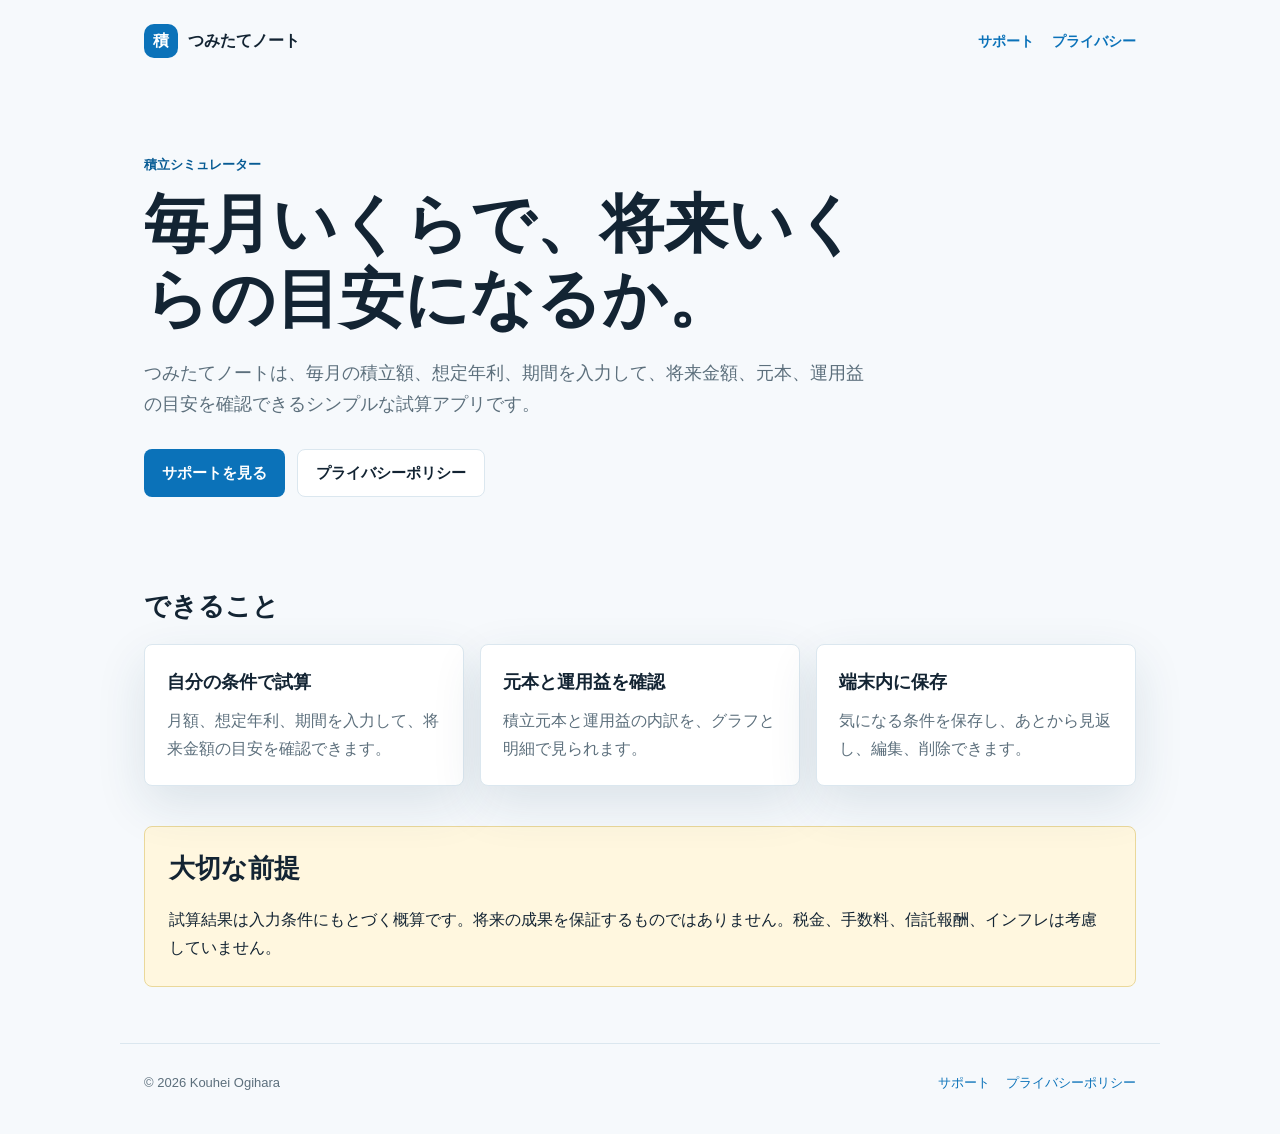
==== index.html @ b02117c7 "Add support site" ====
<!doctype html>
<html lang="ja">
  <head>
    <meta charset="utf-8">
    <meta name="viewport" content="width=device-width, initial-scale=1">
    <title>つみたてノート</title>
    <meta
      name="description"
      content="つみたてノートは、入力した積立条件から将来金額の目安を確認できるシンプルな試算アプリです。"
    >
    <link rel="stylesheet" href="./styles.css">
  </head>
  <body>
    <header class="site-header">
      <a class="brand" href="./" aria-label="つみたてノート ホーム">
        <span class="brand-mark" aria-hidden="true">積</span>
        <span>つみたてノート</span>
      </a>
      <nav class="nav" aria-label="主要リンク">
        <a href="./support/">サポート</a>
        <a href="./privacy/">プライバシー</a>
      </nav>
    </header>

    <main>
      <section class="hero">
        <p class="eyebrow">積立シミュレーター</p>
        <h1>毎月いくらで、将来いくらの目安になるか。</h1>
        <p class="lead">
          つみたてノートは、毎月の積立額、想定年利、期間を入力して、将来金額、元本、運用益の目安を確認できるシンプルな試算アプリです。
        </p>
        <div class="actions">
          <a class="button primary" href="./support/">サポートを見る</a>
          <a class="button secondary" href="./privacy/">プライバシーポリシー</a>
        </div>
      </section>

      <section class="section">
        <h2>できること</h2>
        <div class="feature-grid">
          <article class="feature-card">
            <h3>自分の条件で試算</h3>
            <p>月額、想定年利、期間を入力して、将来金額の目安を確認できます。</p>
          </article>
          <article class="feature-card">
            <h3>元本と運用益を確認</h3>
            <p>積立元本と運用益の内訳を、グラフと明細で見られます。</p>
          </article>
          <article class="feature-card">
            <h3>端末内に保存</h3>
            <p>気になる条件を保存し、あとから見返し、編集、削除できます。</p>
          </article>
        </div>
      </section>

      <section class="notice">
        <h2>大切な前提</h2>
        <p>
          試算結果は入力条件にもとづく概算です。将来の成果を保証するものではありません。税金、手数料、信託報酬、インフレは考慮していません。
        </p>
      </section>
    </main>

    <footer class="site-footer">
      <p>&copy; 2026 Kouhei Ogihara</p>
      <div class="footer-links">
        <a href="./support/">サポート</a>
        <a href="./privacy/">プライバシーポリシー</a>
      </div>
    </footer>
  </body>
</html>
---- styles.css ----
:root {
  color-scheme: light;
  --bg: #f6f9fc;
  --surface: #ffffff;
  --surface-soft: #eef6fb;
  --text: #132433;
  --muted: #5c6f7c;
  --line: #dbe7ef;
  --accent: #0b72b9;
  --accent-strong: #075b94;
  --accent-soft: #dff1fb;
  --warning: #fff7df;
  --warning-line: #ead89a;
  --shadow: 0 18px 50px rgba(21, 62, 92, 0.12);
}

* {
  box-sizing: border-box;
}

body {
  margin: 0;
  background: var(--bg);
  color: var(--text);
  font-family:
    -apple-system,
    BlinkMacSystemFont,
    "Hiragino Sans",
    "Yu Gothic",
    "YuGothic",
    "Segoe UI",
    sans-serif;
  line-height: 1.75;
}

a {
  color: var(--accent);
  text-decoration: none;
}

a:hover {
  text-decoration: underline;
}

.site-header {
  display: flex;
  align-items: center;
  justify-content: space-between;
  max-width: 1040px;
  margin: 0 auto;
  padding: 24px;
}

.brand {
  display: inline-flex;
  align-items: center;
  gap: 10px;
  color: var(--text);
  font-weight: 800;
}

.brand:hover {
  text-decoration: none;
}

.brand-mark {
  display: grid;
  width: 34px;
  height: 34px;
  place-items: center;
  border-radius: 10px;
  background: var(--accent);
  color: #ffffff;
  font-size: 16px;
}

.nav {
  display: flex;
  align-items: center;
  gap: 18px;
  font-size: 14px;
  font-weight: 700;
}

.nav a[aria-current="page"] {
  color: var(--text);
}

main {
  max-width: 1040px;
  margin: 0 auto;
  padding: 0 24px 56px;
}

.hero,
.page-head {
  padding: 72px 0 56px;
}

.hero {
  max-width: 760px;
}

.page {
  max-width: 880px;
}

.eyebrow {
  margin: 0 0 10px;
  color: var(--accent-strong);
  font-size: 13px;
  font-weight: 800;
  letter-spacing: 0;
  text-transform: uppercase;
}

h1,
h2,
h3,
p {
  margin-top: 0;
}

h1 {
  max-width: 760px;
  margin-bottom: 20px;
  font-size: clamp(36px, 6vw, 64px);
  line-height: 1.18;
  letter-spacing: 0;
}

h2 {
  margin-bottom: 20px;
  font-size: 26px;
  line-height: 1.35;
}

h3 {
  margin-bottom: 8px;
  font-size: 18px;
}

.lead {
  max-width: 720px;
  color: var(--muted);
  font-size: 18px;
}

.small {
  color: var(--muted);
  font-size: 13px;
}

.actions {
  display: flex;
  flex-wrap: wrap;
  gap: 12px;
  margin-top: 28px;
}

.button {
  display: inline-flex;
  align-items: center;
  justify-content: center;
  min-height: 44px;
  padding: 10px 18px;
  border-radius: 8px;
  font-size: 15px;
  font-weight: 800;
}

.button:hover {
  text-decoration: none;
}

.button.primary {
  background: var(--accent);
  color: #ffffff;
}

.button.primary:hover {
  background: var(--accent-strong);
}

.button.secondary {
  border: 1px solid var(--line);
  background: var(--surface);
  color: var(--text);
}

.section {
  margin-top: 36px;
}

.feature-grid {
  display: grid;
  grid-template-columns: repeat(3, minmax(0, 1fr));
  gap: 16px;
}

.feature-card,
.faq-item,
.contact-box {
  border: 1px solid var(--line);
  border-radius: 8px;
  background: var(--surface);
  box-shadow: var(--shadow);
}

.feature-card {
  padding: 22px;
}

.feature-card p,
.faq-item p,
.contact-box p {
  margin-bottom: 0;
  color: var(--muted);
}

.contact-box {
  padding: 24px;
}

.contact-box .button {
  margin: 18px 0 14px;
}

.faq-list {
  display: grid;
  gap: 12px;
}

.faq-item {
  padding: 20px;
}

.notice {
  margin-top: 40px;
  padding: 24px;
  border: 1px solid var(--warning-line);
  border-radius: 8px;
  background: var(--warning);
}

.notice p {
  margin-bottom: 0;
}

.policy {
  padding: 28px;
  border: 1px solid var(--line);
  border-radius: 8px;
  background: var(--surface);
  box-shadow: var(--shadow);
}

.policy h2 {
  margin-top: 30px;
  margin-bottom: 10px;
  font-size: 20px;
}

.policy h2:first-child {
  margin-top: 0;
}

.policy p,
.policy li {
  color: var(--muted);
}

.site-footer {
  display: flex;
  align-items: center;
  justify-content: space-between;
  max-width: 1040px;
  margin: 0 auto;
  padding: 28px 24px 40px;
  border-top: 1px solid var(--line);
  color: var(--muted);
  font-size: 13px;
}

.site-footer p {
  margin-bottom: 0;
}

.footer-links {
  display: flex;
  gap: 16px;
}

@media (max-width: 760px) {
  .site-header,
  .site-footer {
    align-items: flex-start;
    flex-direction: column;
    gap: 18px;
  }

  .hero,
  .page-head {
    padding: 42px 0 34px;
  }

  h1 {
    font-size: 38px;
  }

  .lead {
    font-size: 16px;
  }

  .feature-grid {
    grid-template-columns: 1fr;
  }

  .policy {
    padding: 22px;
  }
}
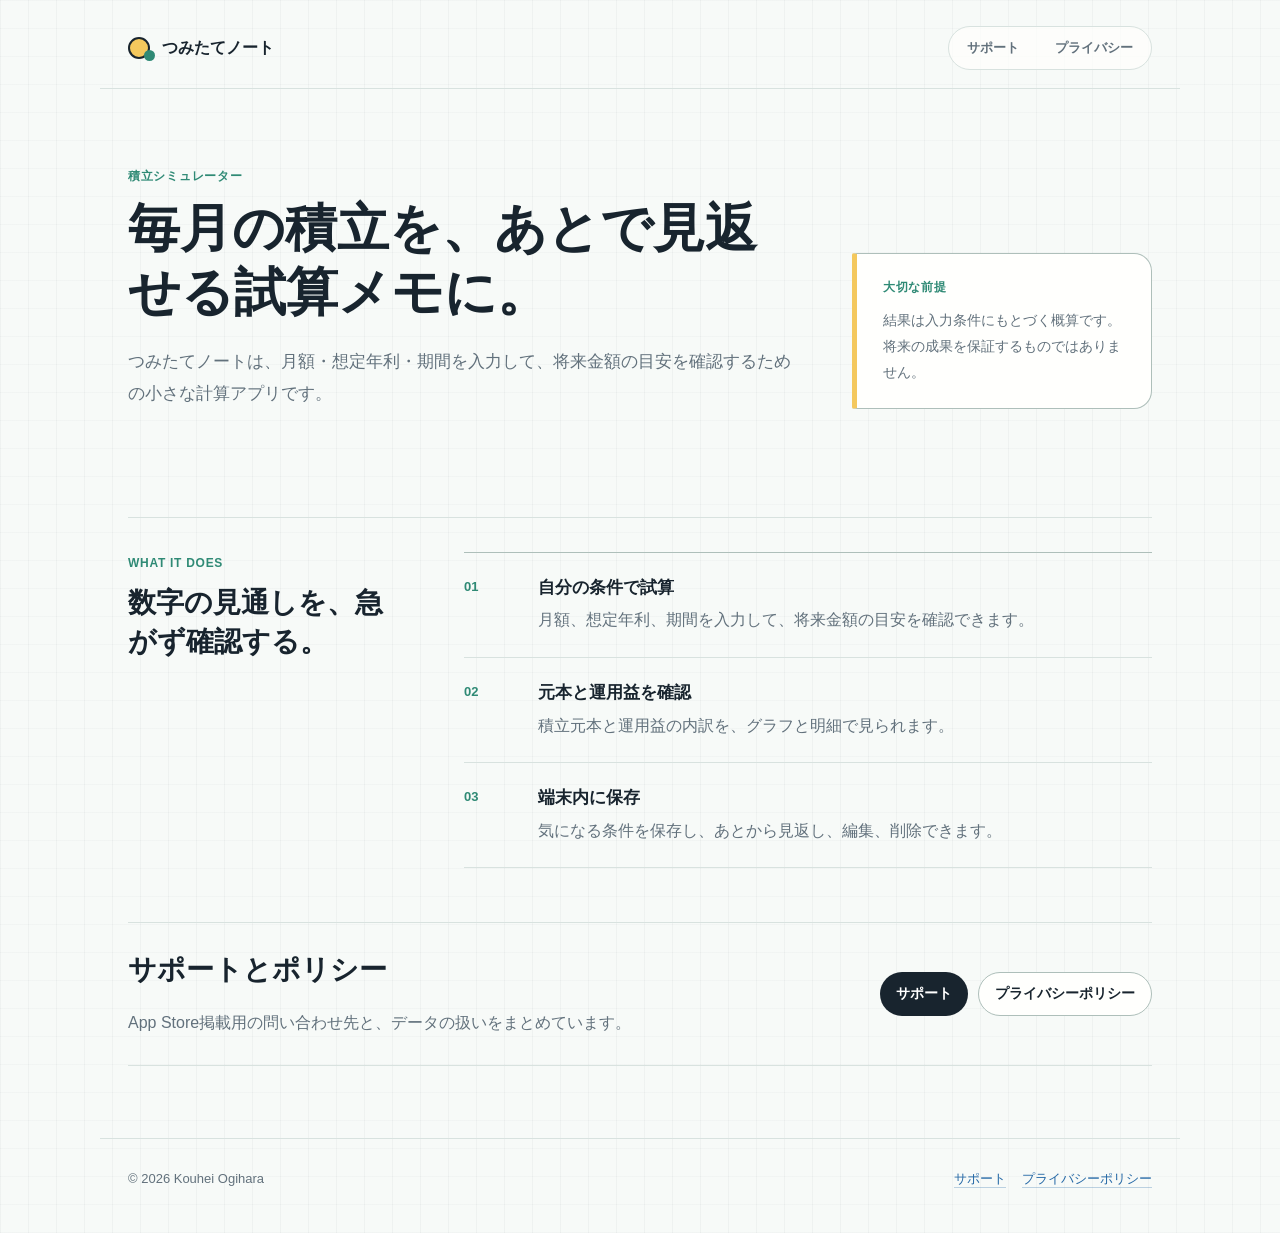
==== commit ea80690d: "Refine support site design" ====
--- a/index.html
+++ b/index.html
@@ -13,8 +13,8 @@
   <body>
     <header class="site-header">
       <a class="brand" href="./" aria-label="つみたてノート ホーム">
-        <span class="brand-mark" aria-hidden="true">積</span>
-        <span>つみたてノート</span>
+        <span class="brand-mark" aria-hidden="true"></span>
+        <span class="brand-name">つみたてノート</span>
       </a>
       <nav class="nav" aria-label="主要リンク">
         <a href="./support/">サポート</a>
@@ -23,41 +23,61 @@
     </header>
 
     <main>
-      <section class="hero">
-        <p class="eyebrow">積立シミュレーター</p>
-        <h1>毎月いくらで、将来いくらの目安になるか。</h1>
-        <p class="lead">
-          つみたてノートは、毎月の積立額、想定年利、期間を入力して、将来金額、元本、運用益の目安を確認できるシンプルな試算アプリです。
-        </p>
-        <div class="actions">
-          <a class="button primary" href="./support/">サポートを見る</a>
-          <a class="button secondary" href="./privacy/">プライバシーポリシー</a>
+      <section class="home-hero">
+        <div>
+          <p class="eyebrow">積立シミュレーター</p>
+          <h1>毎月の積立を、あとで見返せる試算メモに。</h1>
+          <p class="lead">
+            つみたてノートは、月額・想定年利・期間を入力して、将来金額の目安を確認するための小さな計算アプリです。
+          </p>
         </div>
+        <aside class="desk-note" aria-label="アプリの前提">
+          <p class="desk-note-label">大切な前提</p>
+          <p>
+            結果は入力条件にもとづく概算です。将来の成果を保証するものではありません。
+          </p>
+        </aside>
       </section>
 
-      <section class="section">
-        <h2>できること</h2>
-        <div class="feature-grid">
-          <article class="feature-card">
-            <h3>自分の条件で試算</h3>
-            <p>月額、想定年利、期間を入力して、将来金額の目安を確認できます。</p>
+      <section class="section split-section">
+        <div>
+          <p class="section-kicker">What it does</p>
+          <h2>数字の見通しを、急がず確認する。</h2>
+        </div>
+        <div class="note-list">
+          <article>
+            <span class="note-number">01</span>
+            <div>
+              <h3>自分の条件で試算</h3>
+              <p>月額、想定年利、期間を入力して、将来金額の目安を確認できます。</p>
+            </div>
           </article>
-          <article class="feature-card">
-            <h3>元本と運用益を確認</h3>
-            <p>積立元本と運用益の内訳を、グラフと明細で見られます。</p>
+          <article>
+            <span class="note-number">02</span>
+            <div>
+              <h3>元本と運用益を確認</h3>
+              <p>積立元本と運用益の内訳を、グラフと明細で見られます。</p>
+            </div>
           </article>
-          <article class="feature-card">
-            <h3>端末内に保存</h3>
-            <p>気になる条件を保存し、あとから見返し、編集、削除できます。</p>
+          <article>
+            <span class="note-number">03</span>
+            <div>
+              <h3>端末内に保存</h3>
+              <p>気になる条件を保存し、あとから見返し、編集、削除できます。</p>
+            </div>
           </article>
         </div>
       </section>
 
-      <section class="notice">
-        <h2>大切な前提</h2>
-        <p>
-          試算結果は入力条件にもとづく概算です。将来の成果を保証するものではありません。税金、手数料、信託報酬、インフレは考慮していません。
-        </p>
+      <section class="section link-panel" aria-label="関連ページ">
+        <div>
+          <h2>サポートとポリシー</h2>
+          <p>App Store掲載用の問い合わせ先と、データの扱いをまとめています。</p>
+        </div>
+        <div class="actions">
+          <a class="button primary" href="./support/">サポート</a>
+          <a class="button secondary" href="./privacy/">プライバシーポリシー</a>
+        </div>
       </section>
     </main>
 
--- a/styles.css
+++ b/styles.css
@@ -1,27 +1,35 @@
 :root {
   color-scheme: light;
-  --bg: #f6f9fc;
-  --surface: #ffffff;
-  --surface-soft: #eef6fb;
-  --text: #132433;
-  --muted: #5c6f7c;
-  --line: #dbe7ef;
-  --accent: #0b72b9;
-  --accent-strong: #075b94;
-  --accent-soft: #dff1fb;
+  --page: #f7faf8;
+  --paper: #fffffd;
+  --ink: #18242e;
+  --muted: #62717c;
+  --soft: #edf5f3;
+  --line: #d8e2df;
+  --line-strong: #aebfba;
+  --blue: #2367a5;
+  --blue-dark: #154b7d;
+  --green: #2f8a75;
+  --yellow: #f4c85d;
   --warning: #fff7df;
-  --warning-line: #ead89a;
-  --shadow: 0 18px 50px rgba(21, 62, 92, 0.12);
 }
 
 * {
   box-sizing: border-box;
 }
 
+html {
+  background: var(--page);
+}
+
 body {
+  min-height: 100vh;
   margin: 0;
-  background: var(--bg);
-  color: var(--text);
+  background:
+    linear-gradient(90deg, rgba(24, 36, 46, 0.035) 1px, transparent 1px) 0 0 / 28px 28px,
+    linear-gradient(180deg, rgba(24, 36, 46, 0.025) 1px, transparent 1px) 0 0 / 28px 28px,
+    var(--page);
+  color: var(--ink);
   font-family:
     -apple-system,
     BlinkMacSystemFont,
@@ -30,87 +38,127 @@
     "YuGothic",
     "Segoe UI",
     sans-serif;
-  line-height: 1.75;
+  line-height: 1.85;
 }
 
 a {
-  color: var(--accent);
-  text-decoration: none;
+  color: var(--blue);
+  text-decoration-color: rgba(35, 103, 165, 0.28);
+  text-decoration-thickness: 1px;
+  text-underline-offset: 4px;
 }
 
 a:hover {
-  text-decoration: underline;
+  color: var(--blue-dark);
+  text-decoration-color: currentColor;
 }
 
 .site-header {
   display: flex;
   align-items: center;
   justify-content: space-between;
-  max-width: 1040px;
+  max-width: 1080px;
   margin: 0 auto;
-  padding: 24px;
+  padding: 26px 28px 18px;
+  border-bottom: 1px solid var(--line);
 }
 
 .brand {
   display: inline-flex;
   align-items: center;
-  gap: 10px;
-  color: var(--text);
+  gap: 12px;
+  color: var(--ink);
+  text-decoration: none;
+}
+
+.brand:hover {
+  color: var(--ink);
+  text-decoration: none;
+}
+
+.brand-mark {
+  position: relative;
+  width: 22px;
+  height: 22px;
+  border: 2px solid var(--ink);
+  border-radius: 50%;
+  background: var(--yellow);
+}
+
+.brand-mark::after {
+  position: absolute;
+  right: -7px;
+  bottom: -4px;
+  width: 11px;
+  height: 11px;
+  border-radius: 50%;
+  background: var(--green);
+  content: "";
+}
+
+.brand-name {
+  font-size: 16px;
   font-weight: 800;
-}
-
-.brand:hover {
-  text-decoration: none;
-}
-
-.brand-mark {
-  display: grid;
-  width: 34px;
-  height: 34px;
-  place-items: center;
-  border-radius: 10px;
-  background: var(--accent);
-  color: #ffffff;
-  font-size: 16px;
+  letter-spacing: 0;
 }
 
 .nav {
   display: flex;
   align-items: center;
-  gap: 18px;
-  font-size: 14px;
-  font-weight: 700;
-}
-
-.nav a[aria-current="page"] {
-  color: var(--text);
-}
-
-main {
-  max-width: 1040px;
-  margin: 0 auto;
-  padding: 0 24px 56px;
-}
-
-.hero,
-.page-head {
-  padding: 72px 0 56px;
-}
-
-.hero {
-  max-width: 760px;
-}
-
-.page {
-  max-width: 880px;
-}
-
-.eyebrow {
-  margin: 0 0 10px;
-  color: var(--accent-strong);
+  gap: 8px;
+  padding: 4px;
+  border: 1px solid var(--line);
+  border-radius: 999px;
+  background: rgba(255, 255, 253, 0.72);
+}
+
+.nav a {
+  display: inline-flex;
+  min-height: 34px;
+  align-items: center;
+  padding: 0 14px;
+  border-radius: 999px;
+  color: var(--muted);
   font-size: 13px;
   font-weight: 800;
-  letter-spacing: 0;
+  text-decoration: none;
+}
+
+.nav a[aria-current="page"] {
+  background: var(--ink);
+  color: #ffffff;
+}
+
+main {
+  max-width: 1080px;
+  margin: 0 auto;
+  padding: 0 28px 72px;
+}
+
+.page {
+  max-width: 900px;
+}
+
+.home-hero,
+.page-head {
+  padding: 76px 0 54px;
+}
+
+.home-hero {
+  display: grid;
+  grid-template-columns: minmax(0, 1fr) 300px;
+  gap: 48px;
+  align-items: end;
+}
+
+.eyebrow,
+.section-kicker,
+.desk-note-label {
+  margin: 0 0 10px;
+  color: var(--green);
+  font-size: 12px;
+  font-weight: 900;
+  letter-spacing: 0.06em;
   text-transform: uppercase;
 }
 
@@ -123,50 +171,116 @@
 
 h1 {
   max-width: 760px;
-  margin-bottom: 20px;
-  font-size: clamp(36px, 6vw, 64px);
-  line-height: 1.18;
+  margin-bottom: 22px;
+  font-size: 52px;
+  font-weight: 850;
+  line-height: 1.22;
   letter-spacing: 0;
 }
 
 h2 {
-  margin-bottom: 20px;
-  font-size: 26px;
-  line-height: 1.35;
+  margin-bottom: 18px;
+  font-size: 28px;
+  line-height: 1.38;
+  letter-spacing: 0;
 }
 
 h3 {
-  margin-bottom: 8px;
-  font-size: 18px;
+  margin-bottom: 5px;
+  font-size: 17px;
+  line-height: 1.5;
 }
 
 .lead {
-  max-width: 720px;
-  color: var(--muted);
-  font-size: 18px;
-}
-
-.small {
+  max-width: 690px;
+  margin-bottom: 0;
+  color: var(--muted);
+  font-size: 17px;
+}
+
+.small,
+.date-note {
   color: var(--muted);
   font-size: 13px;
+}
+
+.date-note {
+  display: inline-flex;
+  margin-top: 22px;
+  padding: 5px 11px;
+  border: 1px solid var(--line);
+  border-radius: 999px;
+  background: rgba(255, 255, 253, 0.72);
+}
+
+.desk-note {
+  position: relative;
+  padding: 22px 22px 22px 26px;
+  border: 1px solid var(--line-strong);
+  border-left: 5px solid var(--yellow);
+  border-radius: 2px 18px 18px 2px;
+  background: var(--paper);
+}
+
+.desk-note p:last-child {
+  margin-bottom: 0;
+  color: var(--muted);
+  font-size: 14px;
+}
+
+.section {
+  margin-top: 54px;
+}
+
+.split-section {
+  display: grid;
+  grid-template-columns: 280px minmax(0, 1fr);
+  gap: 56px;
+  align-items: start;
+  padding-top: 34px;
+  border-top: 1px solid var(--line);
+}
+
+.note-list {
+  border-top: 1px solid var(--line-strong);
+}
+
+.note-list article {
+  display: grid;
+  grid-template-columns: 52px minmax(0, 1fr);
+  gap: 22px;
+  padding: 22px 0;
+  border-bottom: 1px solid var(--line);
+}
+
+.note-list p {
+  margin-bottom: 0;
+  color: var(--muted);
+}
+
+.note-number {
+  color: var(--green);
+  font-size: 13px;
+  font-weight: 900;
 }
 
 .actions {
   display: flex;
   flex-wrap: wrap;
-  gap: 12px;
-  margin-top: 28px;
+  gap: 10px;
+  margin-top: 0;
 }
 
 .button {
   display: inline-flex;
+  min-height: 42px;
   align-items: center;
   justify-content: center;
-  min-height: 44px;
-  padding: 10px 18px;
-  border-radius: 8px;
-  font-size: 15px;
-  font-weight: 800;
+  padding: 8px 16px;
+  border-radius: 999px;
+  font-size: 14px;
+  font-weight: 850;
+  text-decoration: none;
 }
 
 .button:hover {
@@ -174,52 +288,53 @@
 }
 
 .button.primary {
-  background: var(--accent);
+  background: var(--ink);
   color: #ffffff;
 }
 
 .button.primary:hover {
-  background: var(--accent-strong);
+  background: var(--blue-dark);
+  color: #ffffff;
 }
 
 .button.secondary {
-  border: 1px solid var(--line);
-  background: var(--surface);
-  color: var(--text);
-}
-
-.section {
-  margin-top: 36px;
-}
-
-.feature-grid {
+  border: 1px solid var(--line-strong);
+  background: var(--paper);
+  color: var(--ink);
+}
+
+.link-panel {
+  display: flex;
+  align-items: center;
+  justify-content: space-between;
+  gap: 30px;
+  padding: 28px 0;
+  border-top: 1px solid var(--line);
+  border-bottom: 1px solid var(--line);
+}
+
+.link-panel p {
+  margin-bottom: 0;
+  color: var(--muted);
+}
+
+.support-lead {
   display: grid;
-  grid-template-columns: repeat(3, minmax(0, 1fr));
-  gap: 16px;
-}
-
-.feature-card,
-.faq-item,
+  grid-template-columns: 220px minmax(0, 1fr);
+  gap: 40px;
+  align-items: start;
+}
+
 .contact-box {
-  border: 1px solid var(--line);
-  border-radius: 8px;
-  background: var(--surface);
-  box-shadow: var(--shadow);
-}
-
-.feature-card {
-  padding: 22px;
-}
-
-.feature-card p,
-.faq-item p,
+  padding: 26px;
+  border: 1px solid var(--line-strong);
+  border-radius: 18px;
+  background: var(--paper);
+}
+
 .contact-box p {
   margin-bottom: 0;
   color: var(--muted);
-}
-
-.contact-box {
-  padding: 24px;
 }
 
 .contact-box .button {
@@ -227,42 +342,93 @@
 }
 
 .faq-list {
+  border-top: 1px solid var(--line-strong);
+}
+
+.faq-item {
+  border-bottom: 1px solid var(--line);
+}
+
+.faq-item summary {
+  cursor: pointer;
+  list-style: none;
+  padding: 20px 42px 20px 0;
+  color: var(--ink);
+  font-size: 17px;
+  font-weight: 850;
+  line-height: 1.55;
+}
+
+.faq-item summary::-webkit-details-marker {
+  display: none;
+}
+
+.faq-item summary::after {
+  float: right;
+  width: 22px;
+  height: 22px;
+  margin-right: -38px;
+  border: 1px solid var(--line-strong);
+  border-radius: 50%;
+  color: var(--green);
+  content: "+";
+  font-size: 16px;
+  font-weight: 800;
+  line-height: 20px;
+  text-align: center;
+}
+
+.faq-item[open] summary::after {
+  content: "-";
+}
+
+.faq-item p {
+  max-width: 720px;
+  margin: -8px 0 20px;
+  color: var(--muted);
+}
+
+.notice {
+  padding: 24px 26px;
+  border: 1px solid #e2c56d;
+  border-radius: 18px;
+  background: var(--warning);
+}
+
+.notice p {
+  margin-bottom: 0;
+  color: #5e563b;
+}
+
+.policy {
+  border-top: 1px solid var(--line-strong);
+}
+
+.policy-row {
   display: grid;
-  gap: 12px;
-}
-
-.faq-item {
-  padding: 20px;
-}
-
-.notice {
-  margin-top: 40px;
-  padding: 24px;
-  border: 1px solid var(--warning-line);
-  border-radius: 8px;
-  background: var(--warning);
-}
-
-.notice p {
-  margin-bottom: 0;
-}
-
-.policy {
-  padding: 28px;
-  border: 1px solid var(--line);
-  border-radius: 8px;
-  background: var(--surface);
-  box-shadow: var(--shadow);
+  grid-template-columns: 48px minmax(0, 1fr);
+  gap: 24px;
+  padding: 28px 0;
+  border-bottom: 1px solid var(--line);
+}
+
+.policy-row > span {
+  display: inline-flex;
+  width: 32px;
+  height: 32px;
+  align-items: center;
+  justify-content: center;
+  border: 1px solid var(--line-strong);
+  border-radius: 50%;
+  background: var(--paper);
+  color: var(--green);
+  font-size: 13px;
+  font-weight: 900;
 }
 
 .policy h2 {
-  margin-top: 30px;
-  margin-bottom: 10px;
+  margin-bottom: 8px;
   font-size: 20px;
-}
-
-.policy h2:first-child {
-  margin-top: 0;
 }
 
 .policy p,
@@ -270,13 +436,17 @@
   color: var(--muted);
 }
 
+.policy p:last-child {
+  margin-bottom: 0;
+}
+
 .site-footer {
   display: flex;
   align-items: center;
   justify-content: space-between;
-  max-width: 1040px;
+  max-width: 1080px;
   margin: 0 auto;
-  padding: 28px 24px 40px;
+  padding: 28px 28px 42px;
   border-top: 1px solid var(--line);
   color: var(--muted);
   font-size: 13px;
@@ -291,7 +461,7 @@
   gap: 16px;
 }
 
-@media (max-width: 760px) {
+@media (max-width: 780px) {
   .site-header,
   .site-footer {
     align-items: flex-start;
@@ -299,24 +469,57 @@
     gap: 18px;
   }
 
-  .hero,
+  .nav {
+    width: 100%;
+    justify-content: space-between;
+  }
+
+  .nav a {
+    flex: 1;
+    justify-content: center;
+  }
+
+  main {
+    padding-right: 24px;
+    padding-left: 24px;
+  }
+
+  .home-hero,
   .page-head {
-    padding: 42px 0 34px;
+    padding: 54px 0 38px;
+  }
+
+  .home-hero,
+  .split-section,
+  .support-lead {
+    grid-template-columns: 1fr;
+    gap: 28px;
   }
 
   h1 {
     font-size: 38px;
   }
 
+  h2 {
+    font-size: 25px;
+  }
+
   .lead {
     font-size: 16px;
   }
 
-  .feature-grid {
+  .link-panel {
+    align-items: flex-start;
+    flex-direction: column;
+  }
+
+  .note-list article,
+  .policy-row {
     grid-template-columns: 1fr;
-  }
-
-  .policy {
-    padding: 22px;
-  }
-}
+    gap: 10px;
+  }
+
+  .faq-item summary {
+    padding-right: 38px;
+  }
+}
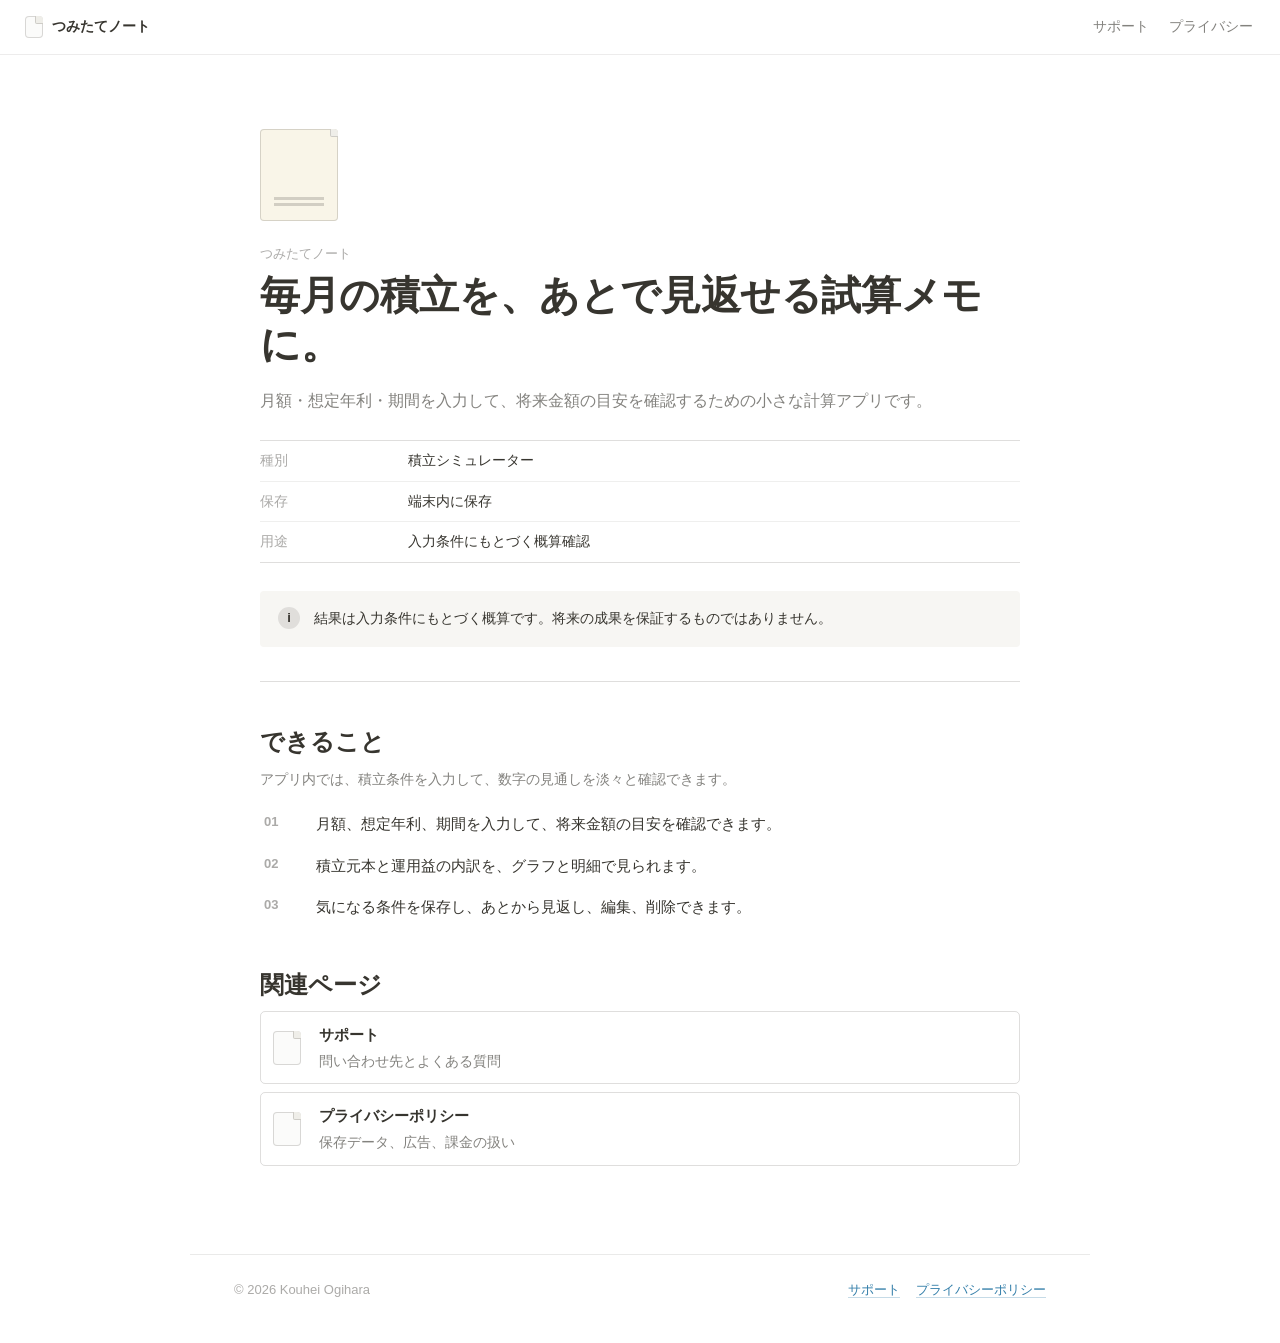
==== commit 49fe863c: "Make support site Notion style" ====
--- a/index.html
+++ b/index.html
@@ -22,63 +22,76 @@
       </nav>
     </header>
 
-    <main>
-      <section class="home-hero">
-        <div>
-          <p class="eyebrow">積立シミュレーター</p>
-          <h1>毎月の積立を、あとで見返せる試算メモに。</h1>
-          <p class="lead">
-            つみたてノートは、月額・想定年利・期間を入力して、将来金額の目安を確認するための小さな計算アプリです。
-          </p>
-        </div>
-        <aside class="desk-note" aria-label="アプリの前提">
-          <p class="desk-note-label">大切な前提</p>
-          <p>
-            結果は入力条件にもとづく概算です。将来の成果を保証するものではありません。
-          </p>
+    <main class="document">
+      <article class="notion-page">
+        <div class="page-icon app-icon" aria-hidden="true"></div>
+        <p class="eyebrow">つみたてノート</p>
+        <h1>毎月の積立を、あとで見返せる試算メモに。</h1>
+        <p class="lead">
+          月額・想定年利・期間を入力して、将来金額の目安を確認するための小さな計算アプリです。
+        </p>
+
+        <dl class="properties" aria-label="ページ情報">
+          <div>
+            <dt>種別</dt>
+            <dd>積立シミュレーター</dd>
+          </div>
+          <div>
+            <dt>保存</dt>
+            <dd>端末内に保存</dd>
+          </div>
+          <div>
+            <dt>用途</dt>
+            <dd>入力条件にもとづく概算確認</dd>
+          </div>
+        </dl>
+
+        <aside class="callout">
+          <span class="callout-mark" aria-hidden="true">i</span>
+          <p>結果は入力条件にもとづく概算です。将来の成果を保証するものではありません。</p>
         </aside>
-      </section>
 
-      <section class="section split-section">
-        <div>
-          <p class="section-kicker">What it does</p>
-          <h2>数字の見通しを、急がず確認する。</h2>
-        </div>
-        <div class="note-list">
-          <article>
-            <span class="note-number">01</span>
+        <hr>
+
+        <section class="section">
+          <h2>できること</h2>
+          <p class="section-lead">アプリ内では、積立条件を入力して、数字の見通しを淡々と確認できます。</p>
+          <div class="notion-list">
             <div>
-              <h3>自分の条件で試算</h3>
+              <span>01</span>
               <p>月額、想定年利、期間を入力して、将来金額の目安を確認できます。</p>
             </div>
-          </article>
-          <article>
-            <span class="note-number">02</span>
             <div>
-              <h3>元本と運用益を確認</h3>
+              <span>02</span>
               <p>積立元本と運用益の内訳を、グラフと明細で見られます。</p>
             </div>
-          </article>
-          <article>
-            <span class="note-number">03</span>
             <div>
-              <h3>端末内に保存</h3>
+              <span>03</span>
               <p>気になる条件を保存し、あとから見返し、編集、削除できます。</p>
             </div>
-          </article>
-        </div>
-      </section>
+          </div>
+        </section>
 
-      <section class="section link-panel" aria-label="関連ページ">
-        <div>
-          <h2>サポートとポリシー</h2>
-          <p>App Store掲載用の問い合わせ先と、データの扱いをまとめています。</p>
-        </div>
-        <div class="actions">
-          <a class="button primary" href="./support/">サポート</a>
-          <a class="button secondary" href="./privacy/">プライバシーポリシー</a>
-        </div>
-      </section>
+        <section class="section">
+          <h2>関連ページ</h2>
+          <div class="bookmark-list">
+            <a class="bookmark" href="./support/">
+              <span class="bookmark-icon" aria-hidden="true"></span>
+              <span>
+                <strong>サポート</strong>
+                <small>問い合わせ先とよくある質問</small>
+              </span>
+            </a>
+            <a class="bookmark" href="./privacy/">
+              <span class="bookmark-icon" aria-hidden="true"></span>
+              <span>
+                <strong>プライバシーポリシー</strong>
+                <small>保存データ、広告、課金の扱い</small>
+              </span>
+            </a>
+          </div>
+        </section>
+      </article>
     </main>
 
     <footer class="site-footer">
--- a/styles.css
+++ b/styles.css
@@ -1,17 +1,16 @@
 :root {
   color-scheme: light;
-  --page: #f7faf8;
-  --paper: #fffffd;
-  --ink: #18242e;
-  --muted: #62717c;
-  --soft: #edf5f3;
-  --line: #d8e2df;
-  --line-strong: #aebfba;
-  --blue: #2367a5;
-  --blue-dark: #154b7d;
-  --green: #2f8a75;
-  --yellow: #f4c85d;
-  --warning: #fff7df;
+  --page: #ffffff;
+  --ink: #37352f;
+  --muted: rgba(55, 53, 47, 0.62);
+  --faint: rgba(55, 53, 47, 0.42);
+  --line: rgba(55, 53, 47, 0.16);
+  --hover: rgba(55, 53, 47, 0.06);
+  --soft: #f7f6f3;
+  --blue: #337ea9;
+  --brown: #9f6b53;
+  --green: #448361;
+  --yellow: #dfab01;
 }
 
 * {
@@ -25,12 +24,10 @@
 body {
   min-height: 100vh;
   margin: 0;
-  background:
-    linear-gradient(90deg, rgba(24, 36, 46, 0.035) 1px, transparent 1px) 0 0 / 28px 28px,
-    linear-gradient(180deg, rgba(24, 36, 46, 0.025) 1px, transparent 1px) 0 0 / 28px 28px,
-    var(--page);
+  background: var(--page);
   color: var(--ink);
   font-family:
+    ui-sans-serif,
     -apple-system,
     BlinkMacSystemFont,
     "Hiragino Sans",
@@ -38,402 +35,448 @@
     "YuGothic",
     "Segoe UI",
     sans-serif;
-  line-height: 1.85;
+  line-height: 1.7;
 }
 
 a {
   color: var(--blue);
-  text-decoration-color: rgba(35, 103, 165, 0.28);
-  text-decoration-thickness: 1px;
-  text-underline-offset: 4px;
+  text-decoration: underline;
+  text-decoration-color: rgba(51, 126, 169, 0.28);
+  text-underline-offset: 3px;
 }
 
 a:hover {
-  color: var(--blue-dark);
-  text-decoration-color: currentColor;
+  background: var(--hover);
 }
 
 .site-header {
+  position: sticky;
+  top: 0;
+  z-index: 10;
   display: flex;
   align-items: center;
   justify-content: space-between;
-  max-width: 1080px;
-  margin: 0 auto;
-  padding: 26px 28px 18px;
-  border-bottom: 1px solid var(--line);
+  min-height: 54px;
+  padding: 10px 18px;
+  border-bottom: 1px solid rgba(55, 53, 47, 0.09);
+  background: rgba(255, 255, 255, 0.92);
+  backdrop-filter: blur(14px);
 }
 
 .brand {
   display: inline-flex;
-  align-items: center;
-  gap: 12px;
-  color: var(--ink);
+  min-height: 34px;
+  align-items: center;
+  gap: 9px;
+  padding: 4px 7px;
+  border-radius: 5px;
+  color: var(--ink);
+  font-size: 14px;
+  font-weight: 600;
   text-decoration: none;
 }
 
 .brand:hover {
+  background: var(--hover);
   color: var(--ink);
   text-decoration: none;
 }
 
+.brand-mark,
+.page-icon,
+.bookmark-icon {
+  position: relative;
+  flex: 0 0 auto;
+  border: 1px solid rgba(55, 53, 47, 0.18);
+  border-radius: 4px;
+  background: #fbfbfa;
+}
+
 .brand-mark {
-  position: relative;
-  width: 22px;
+  width: 18px;
   height: 22px;
-  border: 2px solid var(--ink);
-  border-radius: 50%;
-  background: var(--yellow);
-}
-
-.brand-mark::after {
+}
+
+.brand-mark::before,
+.page-icon::before,
+.bookmark-icon::before {
   position: absolute;
-  right: -7px;
-  bottom: -4px;
-  width: 11px;
-  height: 11px;
-  border-radius: 50%;
-  background: var(--green);
+  top: -1px;
+  right: -1px;
+  width: 7px;
+  height: 7px;
+  border-bottom: 1px solid rgba(55, 53, 47, 0.18);
+  border-left: 1px solid rgba(55, 53, 47, 0.18);
+  border-radius: 0 4px 0 2px;
+  background: #efeee9;
   content: "";
 }
 
 .brand-name {
-  font-size: 16px;
-  font-weight: 800;
   letter-spacing: 0;
 }
 
 .nav {
   display: flex;
   align-items: center;
-  gap: 8px;
-  padding: 4px;
-  border: 1px solid var(--line);
-  border-radius: 999px;
-  background: rgba(255, 255, 253, 0.72);
+  gap: 2px;
 }
 
 .nav a {
   display: inline-flex;
-  min-height: 34px;
-  align-items: center;
-  padding: 0 14px;
-  border-radius: 999px;
+  min-height: 32px;
+  align-items: center;
+  padding: 0 9px;
+  border-radius: 5px;
   color: var(--muted);
+  font-size: 14px;
+  font-weight: 500;
+  text-decoration: none;
+}
+
+.nav a:hover,
+.nav a[aria-current="page"] {
+  background: var(--hover);
+  color: var(--ink);
+}
+
+.document {
+  width: min(100%, 900px);
+  margin: 0 auto;
+  padding: 74px 44px 88px;
+}
+
+.notion-page {
+  max-width: 760px;
+  margin: 0 auto;
+}
+
+.page-head {
+  padding: 0;
+}
+
+.page-icon {
+  width: 78px;
+  height: 92px;
+  margin-bottom: 22px;
+}
+
+.page-icon::after {
+  position: absolute;
+  right: 13px;
+  bottom: 14px;
+  left: 13px;
+  height: 3px;
+  border-top: 3px solid rgba(55, 53, 47, 0.2);
+  border-bottom: 3px solid rgba(55, 53, 47, 0.2);
+  content: "";
+}
+
+.app-icon {
+  background: #f9f5e8;
+}
+
+.support-icon {
+  background: #f1f7f3;
+}
+
+.privacy-icon {
+  background: #f3f6fb;
+}
+
+.eyebrow {
+  margin: 0 0 6px;
+  color: var(--faint);
   font-size: 13px;
-  font-weight: 800;
-  text-decoration: none;
-}
-
-.nav a[aria-current="page"] {
-  background: var(--ink);
-  color: #ffffff;
-}
-
-main {
-  max-width: 1080px;
-  margin: 0 auto;
-  padding: 0 28px 72px;
-}
-
-.page {
-  max-width: 900px;
-}
-
-.home-hero,
-.page-head {
-  padding: 76px 0 54px;
-}
-
-.home-hero {
-  display: grid;
-  grid-template-columns: minmax(0, 1fr) 300px;
-  gap: 48px;
-  align-items: end;
-}
-
-.eyebrow,
-.section-kicker,
-.desk-note-label {
-  margin: 0 0 10px;
-  color: var(--green);
-  font-size: 12px;
-  font-weight: 900;
-  letter-spacing: 0.06em;
-  text-transform: uppercase;
+  font-weight: 500;
 }
 
 h1,
 h2,
 h3,
-p {
+p,
+dl {
   margin-top: 0;
 }
 
 h1 {
-  max-width: 760px;
-  margin-bottom: 22px;
-  font-size: 52px;
-  font-weight: 850;
+  margin-bottom: 18px;
+  color: var(--ink);
+  font-size: 40px;
+  font-weight: 700;
   line-height: 1.22;
-  letter-spacing: 0;
+  letter-spacing: -0.01em;
 }
 
 h2 {
-  margin-bottom: 18px;
-  font-size: 28px;
-  line-height: 1.38;
-  letter-spacing: 0;
+  margin: 0 0 10px;
+  padding-top: 10px;
+  color: var(--ink);
+  font-size: 24px;
+  font-weight: 650;
+  line-height: 1.35;
 }
 
 h3 {
-  margin-bottom: 5px;
-  font-size: 17px;
-  line-height: 1.5;
+  margin-bottom: 6px;
+  font-size: 16px;
 }
 
 .lead {
   max-width: 690px;
-  margin-bottom: 0;
+  margin-bottom: 22px;
   color: var(--muted);
-  font-size: 17px;
+  font-size: 16px;
 }
 
 .small,
-.date-note {
+.section-lead,
+.bookmark small {
   color: var(--muted);
-  font-size: 13px;
-}
-
-.date-note {
-  display: inline-flex;
-  margin-top: 22px;
-  padding: 5px 11px;
-  border: 1px solid var(--line);
-  border-radius: 999px;
-  background: rgba(255, 255, 253, 0.72);
-}
-
-.desk-note {
-  position: relative;
-  padding: 22px 22px 22px 26px;
-  border: 1px solid var(--line-strong);
-  border-left: 5px solid var(--yellow);
-  border-radius: 2px 18px 18px 2px;
-  background: var(--paper);
-}
-
-.desk-note p:last-child {
-  margin-bottom: 0;
-  color: var(--muted);
-  font-size: 14px;
-}
-
-.section {
-  margin-top: 54px;
-}
-
-.split-section {
-  display: grid;
-  grid-template-columns: 280px minmax(0, 1fr);
-  gap: 56px;
-  align-items: start;
-  padding-top: 34px;
-  border-top: 1px solid var(--line);
-}
-
-.note-list {
-  border-top: 1px solid var(--line-strong);
-}
-
-.note-list article {
-  display: grid;
-  grid-template-columns: 52px minmax(0, 1fr);
-  gap: 22px;
-  padding: 22px 0;
-  border-bottom: 1px solid var(--line);
-}
-
-.note-list p {
-  margin-bottom: 0;
-  color: var(--muted);
-}
-
-.note-number {
-  color: var(--green);
-  font-size: 13px;
-  font-weight: 900;
-}
-
-.actions {
-  display: flex;
-  flex-wrap: wrap;
-  gap: 10px;
-  margin-top: 0;
-}
-
-.button {
-  display: inline-flex;
-  min-height: 42px;
-  align-items: center;
-  justify-content: center;
-  padding: 8px 16px;
-  border-radius: 999px;
-  font-size: 14px;
-  font-weight: 850;
-  text-decoration: none;
-}
-
-.button:hover {
-  text-decoration: none;
-}
-
-.button.primary {
-  background: var(--ink);
-  color: #ffffff;
-}
-
-.button.primary:hover {
-  background: var(--blue-dark);
-  color: #ffffff;
-}
-
-.button.secondary {
-  border: 1px solid var(--line-strong);
-  background: var(--paper);
-  color: var(--ink);
-}
-
-.link-panel {
-  display: flex;
-  align-items: center;
-  justify-content: space-between;
-  gap: 30px;
-  padding: 28px 0;
+  font-size: 14px;
+}
+
+.properties {
+  display: grid;
+  gap: 0;
+  margin: 26px 0 28px;
   border-top: 1px solid var(--line);
   border-bottom: 1px solid var(--line);
 }
 
-.link-panel p {
+.properties div {
+  display: grid;
+  grid-template-columns: 128px minmax(0, 1fr);
+  min-height: 38px;
+  align-items: baseline;
+  gap: 20px;
+  padding: 8px 0;
+  border-bottom: 1px solid rgba(55, 53, 47, 0.08);
+}
+
+.properties div:last-child {
+  border-bottom: 0;
+}
+
+.properties dt {
+  color: var(--faint);
+  font-size: 14px;
+}
+
+.properties dd {
+  margin: 0;
+  color: var(--ink);
+  font-size: 14px;
+}
+
+.callout,
+.notice {
+  display: grid;
+  grid-template-columns: 26px minmax(0, 1fr);
+  gap: 10px;
+  margin: 22px 0;
+  padding: 16px 18px;
+  border-radius: 4px;
+  background: var(--soft);
+}
+
+.callout-mark {
+  display: inline-flex;
+  width: 22px;
+  height: 22px;
+  align-items: center;
+  justify-content: center;
+  border-radius: 50%;
+  background: rgba(55, 53, 47, 0.12);
+  color: var(--ink);
+  font-size: 13px;
+  font-weight: 700;
+}
+
+.callout p,
+.notice p {
   margin-bottom: 0;
-  color: var(--muted);
-}
-
-.support-lead {
-  display: grid;
-  grid-template-columns: 220px minmax(0, 1fr);
-  gap: 40px;
-  align-items: start;
-}
-
-.contact-box {
-  padding: 26px;
-  border: 1px solid var(--line-strong);
-  border-radius: 18px;
-  background: var(--paper);
-}
-
-.contact-box p {
+  color: var(--ink);
+  font-size: 14px;
+}
+
+.notice h2 {
+  grid-column: 1 / -1;
+  padding-top: 0;
   margin-bottom: 0;
-  color: var(--muted);
-}
-
-.contact-box .button {
-  margin: 18px 0 14px;
+  font-size: 19px;
+}
+
+.notice p {
+  grid-column: 1 / -1;
+}
+
+hr {
+  height: 1px;
+  margin: 34px 0;
+  border: 0;
+  background: var(--line);
+}
+
+.section {
+  margin-top: 32px;
+}
+
+.section-lead {
+  margin-bottom: 12px;
+}
+
+.notion-list {
+  display: grid;
+  gap: 2px;
+  margin-top: 12px;
+}
+
+.notion-list div {
+  display: grid;
+  grid-template-columns: 42px minmax(0, 1fr);
+  gap: 10px;
+  padding: 7px 4px;
+  border-radius: 4px;
+}
+
+.notion-list div:hover {
+  background: var(--hover);
+}
+
+.notion-list span {
+  color: var(--faint);
+  font-size: 13px;
+  font-weight: 600;
+}
+
+.notion-list p {
+  margin-bottom: 0;
+  color: var(--ink);
+  font-size: 15px;
+}
+
+.bookmark-list {
+  display: grid;
+  gap: 8px;
+}
+
+.bookmark {
+  display: grid;
+  grid-template-columns: 34px minmax(0, 1fr);
+  gap: 12px;
+  align-items: center;
+  min-height: 66px;
+  padding: 10px 12px;
+  border: 1px solid var(--line);
+  border-radius: 5px;
+  color: var(--ink);
+  text-decoration: none;
+}
+
+.bookmark:hover {
+  background: var(--hover);
+  color: var(--ink);
+  text-decoration: none;
+}
+
+.bookmark-icon {
+  width: 28px;
+  height: 34px;
+}
+
+.bookmark strong,
+.bookmark small {
+  display: block;
+}
+
+.bookmark strong {
+  margin-bottom: 2px;
+  font-size: 15px;
+  font-weight: 600;
 }
 
 .faq-list {
-  border-top: 1px solid var(--line-strong);
+  border-top: 1px solid var(--line);
 }
 
 .faq-item {
-  border-bottom: 1px solid var(--line);
+  border-bottom: 1px solid rgba(55, 53, 47, 0.1);
 }
 
 .faq-item summary {
   cursor: pointer;
   list-style: none;
-  padding: 20px 42px 20px 0;
-  color: var(--ink);
-  font-size: 17px;
-  font-weight: 850;
+  padding: 13px 4px;
+  border-radius: 4px;
+  color: var(--ink);
+  font-size: 15px;
+  font-weight: 600;
   line-height: 1.55;
+}
+
+.faq-item summary:hover {
+  background: var(--hover);
 }
 
 .faq-item summary::-webkit-details-marker {
   display: none;
 }
 
-.faq-item summary::after {
-  float: right;
-  width: 22px;
-  height: 22px;
-  margin-right: -38px;
-  border: 1px solid var(--line-strong);
-  border-radius: 50%;
-  color: var(--green);
-  content: "+";
-  font-size: 16px;
-  font-weight: 800;
-  line-height: 20px;
-  text-align: center;
-}
-
-.faq-item[open] summary::after {
-  content: "-";
+.faq-item summary::before {
+  display: inline-block;
+  width: 18px;
+  color: var(--faint);
+  content: ">";
+  font-size: 13px;
+}
+
+.faq-item[open] summary::before {
+  transform: rotate(90deg);
 }
 
 .faq-item p {
-  max-width: 720px;
-  margin: -8px 0 20px;
+  max-width: 680px;
+  margin: -2px 0 14px 22px;
   color: var(--muted);
-}
-
-.notice {
-  padding: 24px 26px;
-  border: 1px solid #e2c56d;
-  border-radius: 18px;
-  background: var(--warning);
-}
-
-.notice p {
-  margin-bottom: 0;
-  color: #5e563b;
+  font-size: 14px;
 }
 
 .policy {
-  border-top: 1px solid var(--line-strong);
+  margin-top: 28px;
 }
 
 .policy-row {
   display: grid;
-  grid-template-columns: 48px minmax(0, 1fr);
-  gap: 24px;
-  padding: 28px 0;
-  border-bottom: 1px solid var(--line);
+  grid-template-columns: 34px minmax(0, 1fr);
+  gap: 12px;
+  padding: 16px 0;
+  border-bottom: 1px solid rgba(55, 53, 47, 0.1);
 }
 
 .policy-row > span {
   display: inline-flex;
-  width: 32px;
-  height: 32px;
+  width: 24px;
+  height: 24px;
   align-items: center;
   justify-content: center;
-  border: 1px solid var(--line-strong);
-  border-radius: 50%;
-  background: var(--paper);
-  color: var(--green);
+  border-radius: 4px;
+  background: var(--soft);
+  color: var(--faint);
   font-size: 13px;
-  font-weight: 900;
+  font-weight: 600;
 }
 
 .policy h2 {
-  margin-bottom: 8px;
-  font-size: 20px;
+  padding-top: 0;
+  margin-bottom: 6px;
+  font-size: 18px;
 }
 
 .policy p,
 .policy li {
   color: var(--muted);
+  font-size: 14px;
 }
 
 .policy p:last-child {
@@ -444,11 +487,11 @@
   display: flex;
   align-items: center;
   justify-content: space-between;
-  max-width: 1080px;
+  max-width: 900px;
   margin: 0 auto;
-  padding: 28px 28px 42px;
-  border-top: 1px solid var(--line);
-  color: var(--muted);
+  padding: 24px 44px 42px;
+  border-top: 1px solid rgba(55, 53, 47, 0.1);
+  color: var(--faint);
   font-size: 13px;
 }
 
@@ -461,17 +504,16 @@
   gap: 16px;
 }
 
-@media (max-width: 780px) {
+@media (max-width: 720px) {
   .site-header,
   .site-footer {
     align-items: flex-start;
     flex-direction: column;
-    gap: 18px;
+    gap: 8px;
   }
 
   .nav {
     width: 100%;
-    justify-content: space-between;
   }
 
   .nav a {
@@ -479,47 +521,35 @@
     justify-content: center;
   }
 
-  main {
-    padding-right: 24px;
-    padding-left: 24px;
-  }
-
-  .home-hero,
-  .page-head {
-    padding: 54px 0 38px;
-  }
-
-  .home-hero,
-  .split-section,
-  .support-lead {
-    grid-template-columns: 1fr;
-    gap: 28px;
+  .document {
+    padding: 46px 24px 64px;
+  }
+
+  .page-icon {
+    width: 60px;
+    height: 72px;
+    margin-bottom: 18px;
   }
 
   h1 {
-    font-size: 38px;
+    font-size: 34px;
   }
 
   h2 {
-    font-size: 25px;
+    font-size: 22px;
   }
 
   .lead {
-    font-size: 16px;
-  }
-
-  .link-panel {
-    align-items: flex-start;
-    flex-direction: column;
-  }
-
-  .note-list article,
+    font-size: 15px;
+  }
+
+  .properties div {
+    grid-template-columns: 92px minmax(0, 1fr);
+    gap: 12px;
+  }
+
   .policy-row {
     grid-template-columns: 1fr;
-    gap: 10px;
-  }
-
-  .faq-item summary {
-    padding-right: 38px;
-  }
-}
+    gap: 6px;
+  }
+}
